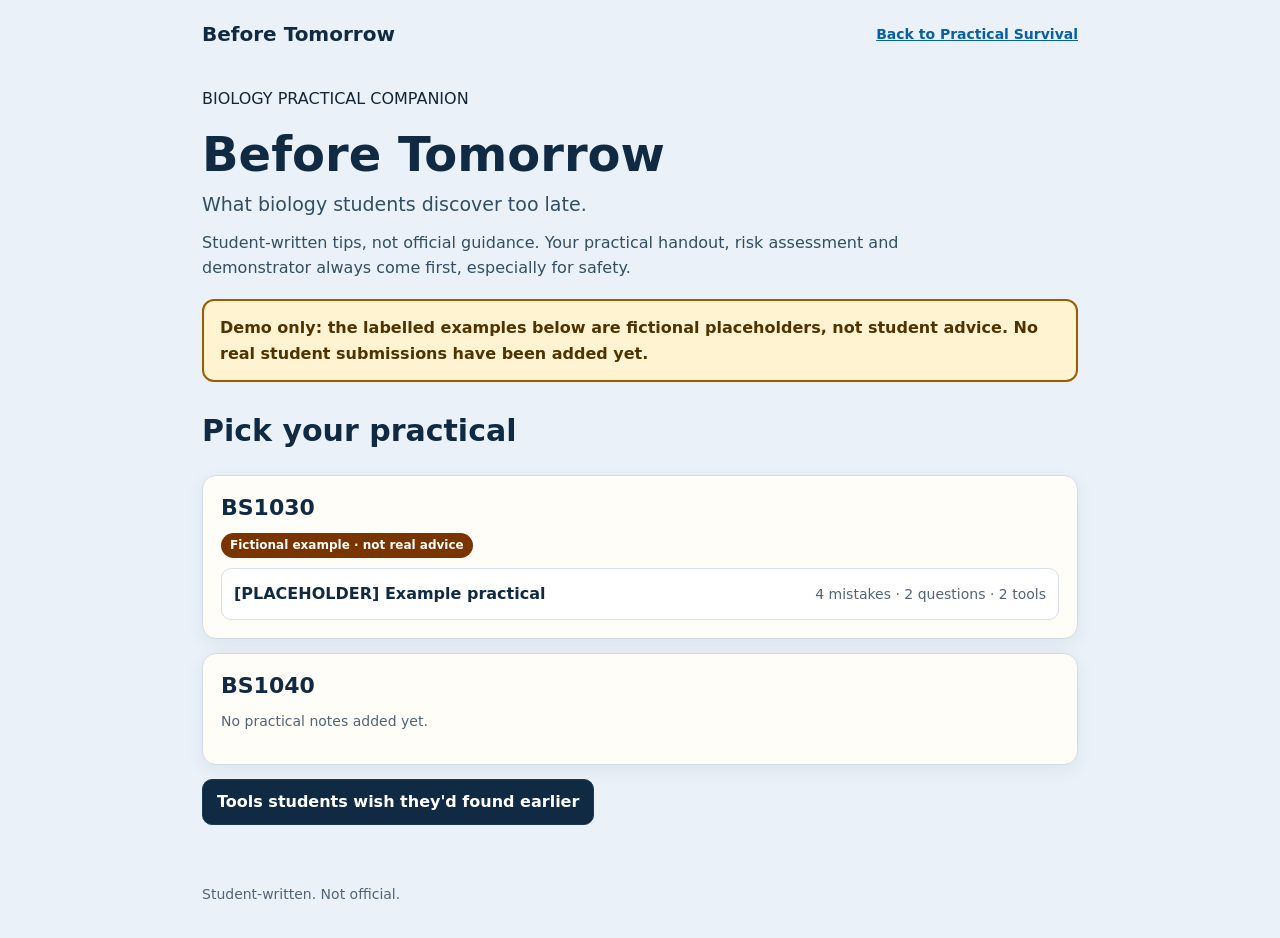
==== before-tomorrow/index.html @ 7d1b15fb "Add Before Tomorrow practical companion Create a responsive companion page for practical tips, quest" ====
<!doctype html>
<html lang="en-GB">
<head>
  <meta charset="utf-8">
  <meta name="viewport" content="width=device-width, initial-scale=1">
  <meta name="description" content="Student-written biology practical preparation tips, questions and useful tools for University of Leicester students.">
  <meta name="theme-color" content="#102a43">
  <title>Before Tomorrow | Biology Practical Companion</title>
  <link rel="stylesheet" href="style.css">
  <script src="entries.js" defer></script>
  <script src="app.js" defer></script>
</head>
<body>
  <header class="site-header">
    <a class="brand" href="index.html">Before Tomorrow</a>
    <a class="back-to-game" href="../">Back to Practical Survival</a>
  </header>
  <main id="app" tabindex="-1"></main>
  <footer id="site-footer" class="site-footer"></footer>
  <div id="live-status" class="visually-hidden" aria-live="polite" aria-atomic="true"></div>
  <noscript><p class="fatal">This page needs JavaScript. Enable it to browse practical notes.</p></noscript>
</body>
</html>
---- before-tomorrow/style.css ----
:root {
  color-scheme: light;
  font: 16px/1.6 system-ui, -apple-system, BlinkMacSystemFont, "Segoe UI", sans-serif;
  color: #142536;
  background: #eaf1f8;
  font-synthesis: none;
  text-rendering: optimizeLegibility;
}

* { box-sizing: border-box; }
body { margin: 0; min-width: 320px; }
a { color: #075fa8; }
a:focus-visible, button:focus-visible, summary:focus-visible {
  outline: 3px solid #c28c00;
  outline-offset: 3px;
}
.site-header {
  display: flex;
  flex-wrap: wrap;
  align-items: center;
  justify-content: space-between;
  gap: 12px;
  max-width: 920px;
  margin: 0 auto;
  padding: 18px 22px;
}
.brand { color: #102a43; font-size: 20px; font-weight: 850; text-decoration: none; }
.back-to-game { font-size: 14px; font-weight: 700; }
main { max-width: 920px; min-height: 60vh; margin: 0 auto; padding: 18px 22px 44px; }
h1, h2, h3, p { margin-top: 0; }
h1 { margin-bottom: 8px; color: #102a43; font-size: clamp(32px, 7vw, 48px); line-height: 1.12; }
h2 { margin-top: 30px; color: #102a43; font-size: clamp(22px, 4vw, 30px); line-height: 1.25; }
h3 { margin-bottom: 12px; color: #102a43; font-size: 19px; }
.subtitle { max-width: 700px; margin-bottom: 10px; color: #334e62; font-size: 19px; }
.disclaimer { max-width: 760px; color: #334e62; }
.banner {
  margin: 18px 0;
  padding: 14px 16px;
  border: 2px solid #9a5d00;
  border-radius: 12px;
  background: #fff3d2;
  color: #503300;
  font-weight: 750;
}
.module-block, .card, .entry, .concept-list li, .debug-panel {
  margin: 14px 0;
  padding: 18px;
  border: 1px solid #d1dce7;
  border-radius: 14px;
  background: #fffdf8;
  box-shadow: 0 5px 18px #102a4310;
}
.module-block h2 { margin: 0 0 10px; font-size: 22px; }
.practical-list, .concept-list { margin: 0; padding: 0; list-style: none; }
.practical-list li { margin-top: 8px; }
.practical-link {
  display: flex;
  flex-wrap: wrap;
  align-items: center;
  justify-content: space-between;
  gap: 4px 14px;
  min-height: 52px;
  padding: 10px 12px;
  border: 1px solid #d8e0e8;
  border-radius: 10px;
  background: #fff;
  text-decoration: none;
}
.practical-link:hover { border-color: #1769aa; background: #f4f9fc; }
.practical-title { color: #102a43; font-weight: 750; }
.counts, .muted { color: #526477; font-size: 14px; }
.ribbon {
  display: inline-block;
  margin-bottom: 10px;
  padding: 3px 9px;
  border-radius: 999px;
  background: #7a3400;
  color: #fff;
  font-size: 12px;
  font-weight: 850;
}
.title-line { display: flex; flex-wrap: wrap; align-items: center; gap: 8px 16px; }
.title-line h1 { margin: 0; }
.chip, .badge {
  display: inline-flex;
  align-items: center;
  min-height: 28px;
  padding: 3px 10px;
  border-radius: 999px;
  background: #e3edf7;
  color: #173b59;
  font-size: 13px;
  font-weight: 750;
}
.jump-links, .filters { display: flex; flex-wrap: wrap; gap: 8px; margin: 18px 0; }
.jump-links a, .filter-button, .button, button, .secondary-link {
  display: inline-flex;
  align-items: center;
  justify-content: center;
  min-height: 42px;
  padding: 9px 14px;
  border: 1px solid #173b59;
  border-radius: 10px;
  background: #102a43;
  color: #fff;
  font: inherit;
  font-weight: 750;
  text-decoration: none;
  cursor: pointer;
}
.jump-links a { min-height: 38px; padding: 6px 11px; }
.filter-button { background: #fff; color: #102a43; }
.filter-button[aria-pressed="true"] { background: #102a43; color: #fff; }
button:hover, .button:hover, .secondary-link:hover, .jump-links a:hover { background: #1d4964; }
.filter-button:hover { background: #e3edf7; color: #102a43; }
.card-row { display: grid; grid-template-columns: minmax(130px, .32fr) 1fr; gap: 8px 14px; padding: 10px 0; border-top: 1px solid #e1e8ef; }
.card-row strong { color: #334e62; }
.card-row span { overflow-wrap: anywhere; }
.prevention { border-left: 4px solid #147d64; padding-left: 12px; background: #f1faf5; }
.entry { display: block; }
.entry summary, #labels summary { cursor: pointer; color: #102a43; font-weight: 800; }
.entry p { margin: 14px 0 8px; }
.card-footer { display: flex; flex-wrap: wrap; align-items: center; gap: 8px; margin-top: 14px; color: #526477; font-size: 13px; }
.stale { margin: 8px 0 0; color: #7a3400; font-weight: 700; }
.ai-note { padding: 10px; border-radius: 8px; background: #fff3d2; color: #503300; }
.concept-list li { margin: 8px 0; }
.concept-list p { margin: 6px 0; }
.share-row { margin: 20px 0; }
#labels { margin: 24px 0; padding: 14px; border: 1px solid #d1dce7; border-radius: 10px; background: #fff; }
.legend-list { padding-left: 22px; }
.status { padding: 12px; border-radius: 9px; background: #fff3d2; color: #503300; }
.site-footer { max-width: 920px; margin: 0 auto; padding: 14px 22px 28px; color: #526477; font-size: 14px; }
.site-footer p { margin-bottom: 5px; }
.debug-panel { border-color: #9a5d00; overflow-wrap: anywhere; }
.debug-panel li { margin: 6px 0; }
.fatal { margin: 22px; padding: 16px; border: 2px solid #8b2424; border-radius: 10px; background: #fff; color: #711b1b; }
.visually-hidden { position: absolute; width: 1px; height: 1px; padding: 0; margin: -1px; overflow: hidden; clip: rect(0, 0, 0, 0); white-space: nowrap; border: 0; }
.hidden { display: none !important; }

@media (max-width: 560px) {
  .site-header { padding: 14px 16px; }
  main { padding: 14px 16px 36px; }
  .module-block, .card, .entry, .concept-list li { padding: 14px; }
  .practical-link { align-items: flex-start; flex-direction: column; }
  .card-row { grid-template-columns: 1fr; gap: 2px; }
  .site-footer { padding: 12px 16px 24px; }
}
@media (prefers-reduced-motion: reduce) {
  *, *::before, *::after { scroll-behavior: auto !important; transition-duration: .01ms !important; animation-duration: .01ms !important; }
}
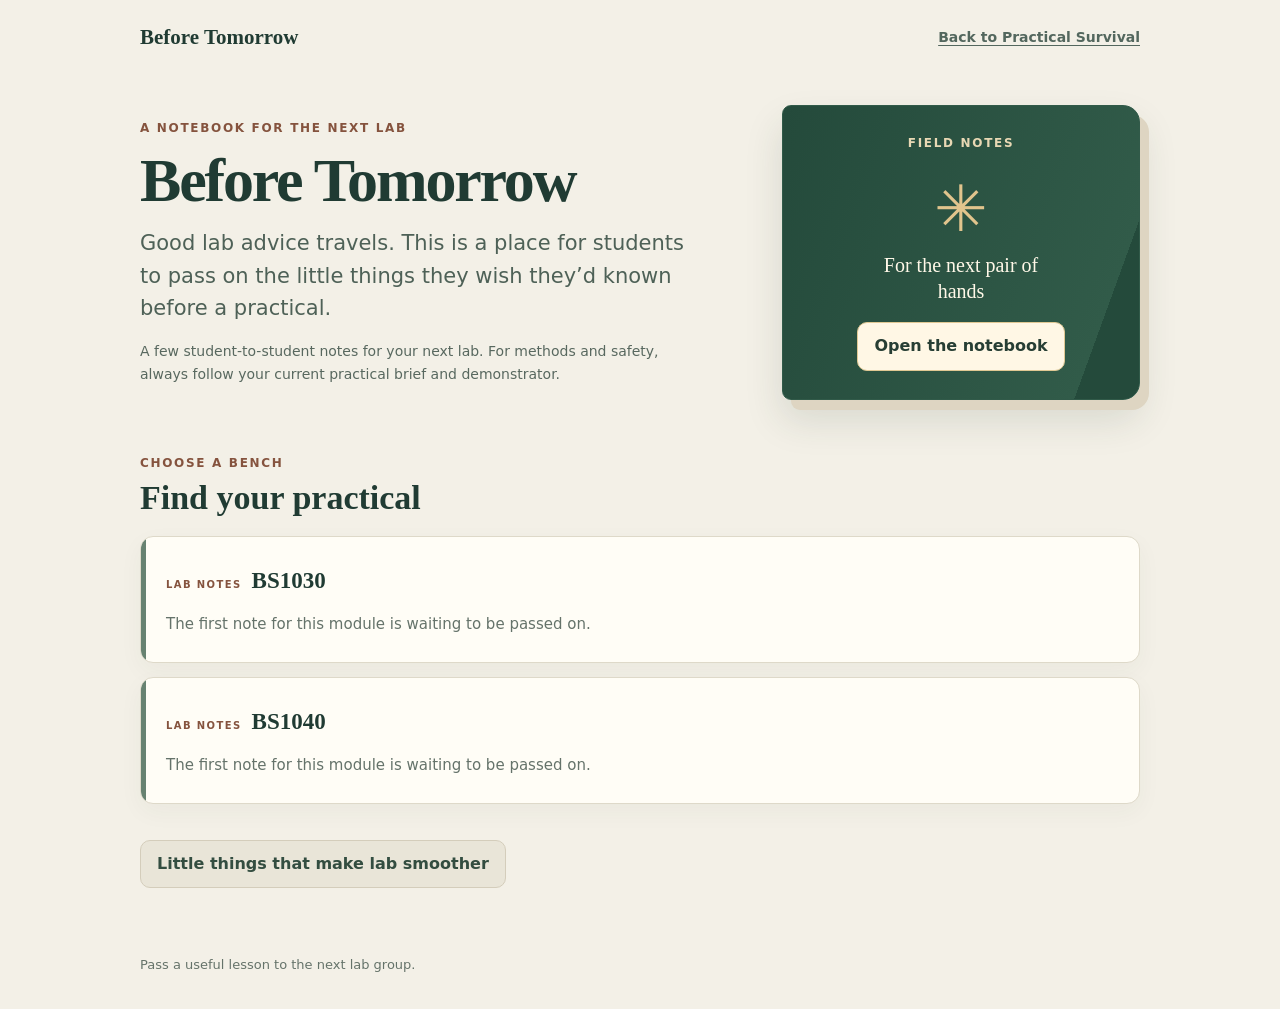
==== commit d2733cd0: "Polish the Before Tomorrow notebook Replace sample filler with clean, empty pages ready for genuine " ====
--- a/before-tomorrow/index.html
+++ b/before-tomorrow/index.html
@@ -3,7 +3,7 @@
 <head>
   <meta charset="utf-8">
   <meta name="viewport" content="width=device-width, initial-scale=1">
-  <meta name="description" content="Student-written biology practical preparation tips, questions and useful tools for University of Leicester students.">
+  <meta name="description" content="A friendly notebook of student-to-student biology practical tips, questions and useful tools.">
   <meta name="theme-color" content="#102a43">
   <title>Before Tomorrow | Biology Practical Companion</title>
   <link rel="stylesheet" href="style.css">
--- a/before-tomorrow/style.css
+++ b/before-tomorrow/style.css
@@ -1,56 +1,134 @@
 :root {
   color-scheme: light;
-  font: 16px/1.6 system-ui, -apple-system, BlinkMacSystemFont, "Segoe UI", sans-serif;
-  color: #142536;
-  background: #eaf1f8;
+  font: 16px/1.65 "Segoe UI", system-ui, -apple-system, BlinkMacSystemFont, sans-serif;
+  color: #26352f;
+  background: #f3f0e7;
   font-synthesis: none;
   text-rendering: optimizeLegibility;
+  --ink: #203b33;
+  --muted: #65736a;
+  --paper: #fffdf6;
+  --line: #ded9c9;
+  --accent: #9b573c;
 }
 
 * { box-sizing: border-box; }
-body { margin: 0; min-width: 320px; }
-a { color: #075fa8; }
+body { min-width: 320px; margin: 0; }
+a { color: #315f52; }
 a:focus-visible, button:focus-visible, summary:focus-visible {
-  outline: 3px solid #c28c00;
+  outline: 3px solid #bd7845;
   outline-offset: 3px;
 }
+.site-header, main, .site-footer { width: min(100% - 40px, 1000px); margin-inline: auto; }
 .site-header {
   display: flex;
   flex-wrap: wrap;
   align-items: center;
   justify-content: space-between;
   gap: 12px;
-  max-width: 920px;
-  margin: 0 auto;
-  padding: 18px 22px;
-}
-.brand { color: #102a43; font-size: 20px; font-weight: 850; text-decoration: none; }
-.back-to-game { font-size: 14px; font-weight: 700; }
-main { max-width: 920px; min-height: 60vh; margin: 0 auto; padding: 18px 22px 44px; }
+  padding: 20px 0;
+}
+.brand { color: var(--ink); font-family: Georgia, serif; font-size: 21px; font-weight: 700; text-decoration: none; }
+.back-to-game { color: #53675e; font-size: 14px; font-weight: 650; text-decoration-thickness: 1px; text-underline-offset: 3px; }
+main { min-height: 60vh; padding: 20px 0 52px; }
 h1, h2, h3, p { margin-top: 0; }
-h1 { margin-bottom: 8px; color: #102a43; font-size: clamp(32px, 7vw, 48px); line-height: 1.12; }
-h2 { margin-top: 30px; color: #102a43; font-size: clamp(22px, 4vw, 30px); line-height: 1.25; }
-h3 { margin-bottom: 12px; color: #102a43; font-size: 19px; }
-.subtitle { max-width: 700px; margin-bottom: 10px; color: #334e62; font-size: 19px; }
-.disclaimer { max-width: 760px; color: #334e62; }
-.banner {
-  margin: 18px 0;
-  padding: 14px 16px;
-  border: 2px solid #9a5d00;
-  border-radius: 12px;
-  background: #fff3d2;
-  color: #503300;
-  font-weight: 750;
-}
-.module-block, .card, .entry, .concept-list li, .debug-panel {
+h1, h2, h3 { color: var(--ink); font-family: Georgia, "Times New Roman", serif; font-weight: 600; }
+h1 { margin-bottom: 14px; font-size: clamp(38px, 7vw, 62px); line-height: 1.04; letter-spacing: -.035em; }
+h2 { margin: 36px 0 14px; font-size: clamp(25px, 4vw, 34px); line-height: 1.2; }
+h3 { margin-bottom: 12px; font-size: 23px; }
+p { max-width: 72ch; }
+.notebook-hero {
+  display: grid;
+  grid-template-columns: minmax(0, 1fr) minmax(220px, .63fr);
+  align-items: center;
+  gap: clamp(28px, 6vw, 74px);
+  margin: 10px 0 54px;
+}
+.notebook-introduction { max-width: 620px; }
+.eyebrow, .module-kicker, .cover-kicker {
+  margin-bottom: 10px;
+  color: #85533e;
+  font-size: 12px;
+  font-weight: 800;
+  letter-spacing: .14em;
+}
+.subtitle { margin-bottom: 15px; color: #4e6157; font-size: clamp(18px, 2.3vw, 21px); line-height: 1.55; }
+.disclaimer { margin: 0; color: #58685f; font-size: 14px; }
+.notebook-cover {
+  display: flex;
+  min-height: 290px;
+  flex-direction: column;
+  align-items: center;
+  justify-content: center;
+  padding: 28px;
+  border: 1px solid #315a49;
+  border-radius: 9px 17px 17px 9px;
+  background: linear-gradient(110deg, #244a3b, #315b49 86%, #244a3b 86%);
+  box-shadow: 9px 10px 0 #ded5c2, 0 20px 38px #293b3022;
+  color: #fff8e8;
+  text-align: center;
+}
+.cover-kicker { color: #e8d8b4; }
+.cover-mark { margin: 15px 0 10px; color: #e1c48d; font-family: Georgia, serif; font-size: 64px; line-height: 1; }
+.cover-caption { max-width: 160px; margin-bottom: 18px; font-family: Georgia, serif; font-size: 20px; line-height: 1.3; }
+.notebook-open, button, .secondary-link {
+  display: inline-flex;
+  min-height: 44px;
+  align-items: center;
+  justify-content: center;
+  padding: 10px 16px;
+  border: 1px solid #31594a;
+  border-radius: 10px;
+  background: #31594a;
+  color: #fffdf6;
+  font: inherit;
+  font-weight: 700;
+  text-align: center;
+  text-decoration: none;
+  cursor: pointer;
+  transition: background-color .15s ease, transform .15s ease;
+}
+.notebook-open { border-color: #e0c893; background: #fff7e5; color: #273e34; }
+button:hover, .secondary-link:hover { background: #244437; }
+.notebook-open:hover { background: #f4e9cf; transform: translateY(-1px); }
+.notebook-dialog {
+  width: min(calc(100% - 32px), 560px);
+  max-height: min(82vh, 720px);
+  padding: clamp(24px, 6vw, 42px);
+  border: 1px solid #d9cfb9;
+  border-radius: 14px;
+  background: var(--paper);
+  box-shadow: 0 28px 90px #14271e44;
+  color: #34453b;
+}
+.notebook-dialog::backdrop { background: #17251fcc; backdrop-filter: blur(3px); }
+.notebook-dialog h2 { margin: 0 0 18px; font-size: clamp(28px, 6vw, 38px); }
+.notebook-dialog p:not(.eyebrow) { margin-bottom: 16px; }
+.dialog-actions { display: flex; justify-content: flex-end; margin-top: 25px; }
+.dialog-actions button { background: var(--ink); }
+.section-heading { margin: 0 0 18px; }
+.section-heading .eyebrow { margin-bottom: 4px; }
+.section-heading h2 { margin: 0; }
+.module-block, .card, .entry, .concept-list li, .empty-page {
   margin: 14px 0;
-  padding: 18px;
-  border: 1px solid #d1dce7;
-  border-radius: 14px;
-  background: #fffdf8;
-  box-shadow: 0 5px 18px #102a4310;
-}
-.module-block h2 { margin: 0 0 10px; font-size: 22px; }
+  padding: clamp(18px, 3vw, 25px);
+  border: 1px solid var(--line);
+  border-radius: 13px;
+  background: var(--paper);
+  box-shadow: 0 8px 24px #3444350b;
+}
+.module-block { position: relative; overflow: hidden; }
+.module-block::before {
+  position: absolute;
+  inset: 0 auto 0 0;
+  width: 5px;
+  background: #678271;
+  content: "";
+}
+.module-heading { display: flex; align-items: baseline; gap: 10px; margin-bottom: 12px; }
+.module-heading h3 { margin: 0; }
+.module-kicker { margin: 0; font-size: 10px; }
+.empty-note { margin: 0; color: var(--muted); font-size: 15px; }
 .practical-list, .concept-list { margin: 0; padding: 0; list-style: none; }
 .practical-list li { margin-top: 8px; }
 .practical-link {
@@ -58,92 +136,97 @@
   flex-wrap: wrap;
   align-items: center;
   justify-content: space-between;
-  gap: 4px 14px;
-  min-height: 52px;
-  padding: 10px 12px;
-  border: 1px solid #d8e0e8;
+  gap: 5px 14px;
+  min-height: 58px;
+  padding: 13px 15px;
+  border: 1px solid #e5decd;
   border-radius: 10px;
   background: #fff;
   text-decoration: none;
-}
-.practical-link:hover { border-color: #1769aa; background: #f4f9fc; }
-.practical-title { color: #102a43; font-weight: 750; }
-.counts, .muted { color: #526477; font-size: 14px; }
-.ribbon {
-  display: inline-block;
-  margin-bottom: 10px;
-  padding: 3px 9px;
-  border-radius: 999px;
-  background: #7a3400;
-  color: #fff;
-  font-size: 12px;
-  font-weight: 850;
-}
-.title-line { display: flex; flex-wrap: wrap; align-items: center; gap: 8px 16px; }
+  transition: border-color .15s ease, background-color .15s ease;
+}
+.practical-link:hover { border-color: #6e917d; background: #f8faf5; }
+.practical-title { color: var(--ink); font-weight: 750; }
+.counts, .muted { color: var(--muted); font-size: 13px; }
+.title-line { display: flex; flex-wrap: wrap; align-items: center; gap: 8px 16px; margin: 20px 0 10px; }
 .title-line h1 { margin: 0; }
 .chip, .badge {
   display: inline-flex;
-  align-items: center;
   min-height: 28px;
+  align-items: center;
   padding: 3px 10px;
   border-radius: 999px;
-  background: #e3edf7;
-  color: #173b59;
+  background: #e7eee5;
+  color: #355246;
   font-size: 13px;
-  font-weight: 750;
-}
-.jump-links, .filters { display: flex; flex-wrap: wrap; gap: 8px; margin: 18px 0; }
-.jump-links a, .filter-button, .button, button, .secondary-link {
+  font-weight: 700;
+}
+.jump-links, .filters { display: flex; flex-wrap: wrap; gap: 8px; margin: 22px 0; }
+.jump-links a, .filter-button, .back-link {
   display: inline-flex;
-  align-items: center;
-  justify-content: center;
-  min-height: 42px;
-  padding: 9px 14px;
-  border: 1px solid #173b59;
-  border-radius: 10px;
-  background: #102a43;
-  color: #fff;
-  font: inherit;
-  font-weight: 750;
+  min-height: 40px;
+  align-items: center;
+  padding: 7px 12px;
+  border: 1px solid #d8d9c9;
+  border-radius: 999px;
+  background: #fffdf6;
+  color: #315f52;
+  font-size: 14px;
+  font-weight: 700;
   text-decoration: none;
-  cursor: pointer;
-}
-.jump-links a { min-height: 38px; padding: 6px 11px; }
-.filter-button { background: #fff; color: #102a43; }
-.filter-button[aria-pressed="true"] { background: #102a43; color: #fff; }
-button:hover, .button:hover, .secondary-link:hover, .jump-links a:hover { background: #1d4964; }
-.filter-button:hover { background: #e3edf7; color: #102a43; }
-.card-row { display: grid; grid-template-columns: minmax(130px, .32fr) 1fr; gap: 8px 14px; padding: 10px 0; border-top: 1px solid #e1e8ef; }
-.card-row strong { color: #334e62; }
+}
+.jump-links a:hover, .filter-button:hover, .back-link:hover { border-color: #75927f; background: #edf2e9; }
+.filter-button[aria-current="page"] { border-color: #31594a; background: #31594a; color: white; }
+.back-link { margin-bottom: 18px; }
+.card { border-left: 4px solid #b67a57; }
+.card-row { display: grid; grid-template-columns: minmax(130px, .32fr) 1fr; gap: 8px 14px; padding: 11px 0; border-top: 1px solid #eee9dc; }
+.card-row strong { color: #526459; }
 .card-row span { overflow-wrap: anywhere; }
-.prevention { border-left: 4px solid #147d64; padding-left: 12px; background: #f1faf5; }
+.prevention { border-left: 4px solid #78927a; padding-left: 12px; background: #f5f8f0; }
 .entry { display: block; }
-.entry summary, #labels summary { cursor: pointer; color: #102a43; font-weight: 800; }
+.entry summary { cursor: pointer; color: var(--ink); font-weight: 750; }
 .entry p { margin: 14px 0 8px; }
-.card-footer { display: flex; flex-wrap: wrap; align-items: center; gap: 8px; margin-top: 14px; color: #526477; font-size: 13px; }
-.stale { margin: 8px 0 0; color: #7a3400; font-weight: 700; }
-.ai-note { padding: 10px; border-radius: 8px; background: #fff3d2; color: #503300; }
+.card-footer { display: flex; flex-wrap: wrap; align-items: center; gap: 8px; margin-top: 14px; color: var(--muted); font-size: 13px; }
+.stale { margin: 8px 0 0; color: #85533e; font-weight: 700; }
+.ai-note { padding: 10px; border-radius: 8px; background: #f4edda; color: #534c37; }
 .concept-list li { margin: 8px 0; }
 .concept-list p { margin: 6px 0; }
-.share-row { margin: 20px 0; }
-#labels { margin: 24px 0; padding: 14px; border: 1px solid #d1dce7; border-radius: 10px; background: #fff; }
-.legend-list { padding-left: 22px; }
-.status { padding: 12px; border-radius: 9px; background: #fff3d2; color: #503300; }
-.site-footer { max-width: 920px; margin: 0 auto; padding: 14px 22px 28px; color: #526477; font-size: 14px; }
+.empty-page {
+  display: grid;
+  justify-items: center;
+  margin: 30px 0;
+  padding: clamp(28px, 7vw, 54px);
+  background: repeating-linear-gradient(transparent 0 39px, #e8e3d6 40px), var(--paper);
+  text-align: center;
+}
+.empty-page h2 { margin: 8px 0; }
+.empty-page p { margin-bottom: 0; color: var(--muted); }
+.empty-mark { color: #a56748; font-family: Georgia, serif; font-size: 32px; }
+.share-row { margin: 24px 0; }
+.secondary-link { width: fit-content; margin-top: 22px; border-color: #d4cdbb; background: #e9e5d8; color: #334d40; }
+.secondary-link:hover { background: #ddd8c9; }
+.status { padding: 12px; border-radius: 9px; background: #f4edda; color: #534c37; }
+.site-footer { padding: 14px 0 28px; color: #65736a; font-size: 13px; }
 .site-footer p { margin-bottom: 5px; }
-.debug-panel { border-color: #9a5d00; overflow-wrap: anywhere; }
+.debug-panel { margin: 30px 0 0; padding: 18px; border: 1px dashed #9b573c; border-radius: 12px; color: #536258; font-size: 13px; overflow-wrap: anywhere; }
+.debug-panel h2 { font-size: 20px; }
 .debug-panel li { margin: 6px 0; }
 .fatal { margin: 22px; padding: 16px; border: 2px solid #8b2424; border-radius: 10px; background: #fff; color: #711b1b; }
 .visually-hidden { position: absolute; width: 1px; height: 1px; padding: 0; margin: -1px; overflow: hidden; clip: rect(0, 0, 0, 0); white-space: nowrap; border: 0; }
 .hidden { display: none !important; }
 
-@media (max-width: 560px) {
-  .site-header { padding: 14px 16px; }
-  main { padding: 14px 16px 36px; }
-  .module-block, .card, .entry, .concept-list li { padding: 14px; }
+@media (max-width: 680px) {
+  .site-header, main, .site-footer { width: min(100% - 32px, 1000px); }
+  .notebook-hero { grid-template-columns: 1fr; gap: 26px; margin-top: 0; }
+  .notebook-cover { min-height: 235px; }
+}
+@media (max-width: 480px) {
+  .site-header { padding: 14px 0; }
+  main { padding: 14px 0 38px; }
+  .notebook-cover { min-height: 215px; }
+  .module-heading { flex-direction: column; align-items: flex-start; gap: 3px; }
   .practical-link { align-items: flex-start; flex-direction: column; }
   .card-row { grid-template-columns: 1fr; gap: 2px; }
-  .site-footer { padding: 12px 16px 24px; }
 }
 @media (prefers-reduced-motion: reduce) {
   *, *::before, *::after { scroll-behavior: auto !important; transition-duration: .01ms !important; animation-duration: .01ms !important; }
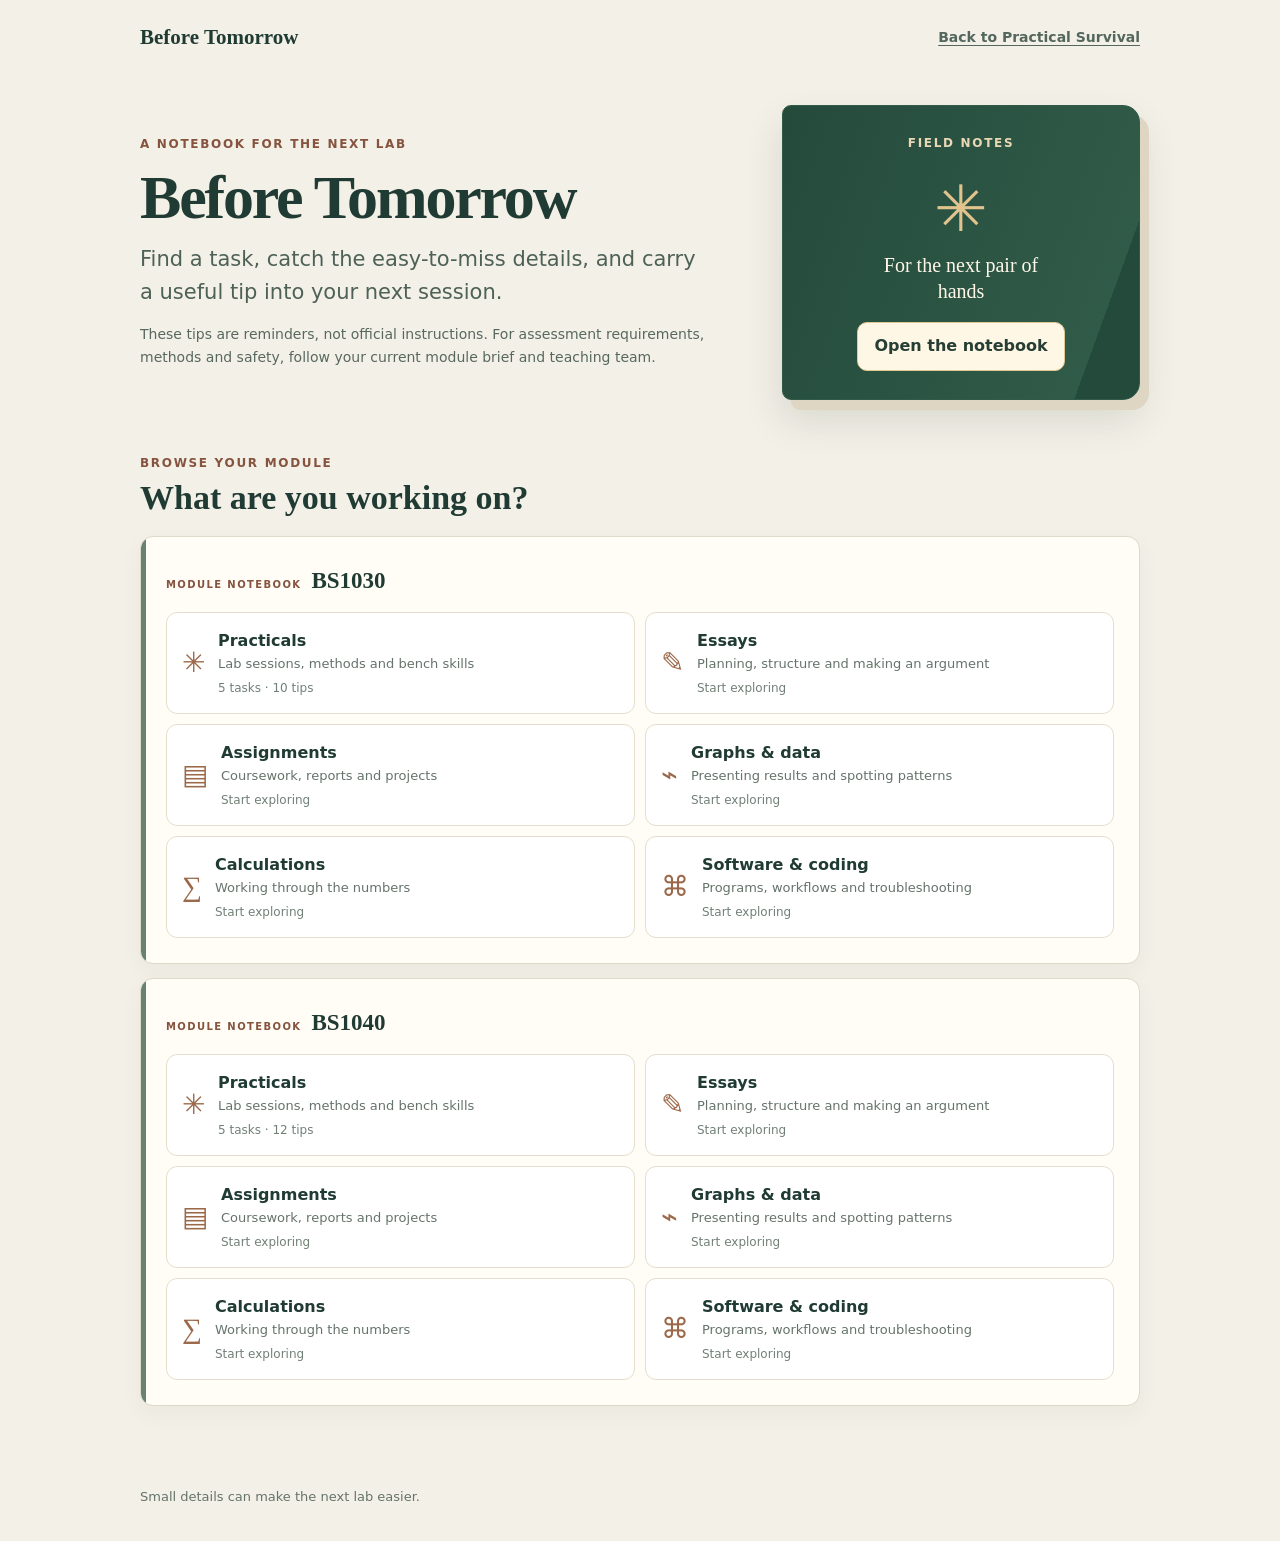
==== commit fc789b13: "Add practical tips to Before Tomorrow Add concise, scenario-based notes across the BS1030 and BS1040" ====
--- a/before-tomorrow/index.html
+++ b/before-tomorrow/index.html
@@ -3,9 +3,9 @@
 <head>
   <meta charset="utf-8">
   <meta name="viewport" content="width=device-width, initial-scale=1">
-  <meta name="description" content="A friendly notebook of student-to-student biology practical tips, questions and useful tools.">
-  <meta name="theme-color" content="#102a43">
-  <title>Before Tomorrow | Biology Practical Companion</title>
+  <meta name="description" content="A curated biology notebook of practical tips for practicals, essays, assignments, graphs, calculations and software.">
+  <meta name="theme-color" content="#203b33">
+  <title>Before Tomorrow | Biology Study Notebook</title>
   <link rel="stylesheet" href="style.css">
   <script src="entries.js" defer></script>
   <script src="app.js" defer></script>
--- a/before-tomorrow/style.css
+++ b/before-tomorrow/style.css
@@ -13,7 +13,7 @@
 }
 
 * { box-sizing: border-box; }
-body { min-width: 320px; margin: 0; }
+body { margin: 0; }
 a { color: #315f52; }
 a:focus-visible, button:focus-visible, summary:focus-visible {
   outline: 3px solid #bd7845;
@@ -129,28 +129,55 @@
 .module-heading h3 { margin: 0; }
 .module-kicker { margin: 0; font-size: 10px; }
 .empty-note { margin: 0; color: var(--muted); font-size: 15px; }
-.practical-list, .concept-list { margin: 0; padding: 0; list-style: none; }
-.practical-list li { margin-top: 8px; }
-.practical-link {
-  display: flex;
-  flex-wrap: wrap;
-  align-items: center;
-  justify-content: space-between;
-  gap: 5px 14px;
-  min-height: 58px;
-  padding: 13px 15px;
+.area-grid, .task-grid { display: grid; grid-template-columns: repeat(2, minmax(0, 1fr)); gap: 10px; }
+.area-card, .task-card {
+  display: grid;
+  min-width: 0;
+  grid-template-columns: auto minmax(0, 1fr);
+  align-items: center;
+  gap: 5px 13px;
+  padding: 15px;
   border: 1px solid #e5decd;
-  border-radius: 10px;
+  border-radius: 11px;
   background: #fff;
+  color: var(--ink);
   text-decoration: none;
-  transition: border-color .15s ease, background-color .15s ease;
-}
-.practical-link:hover { border-color: #6e917d; background: #f8faf5; }
-.practical-title { color: var(--ink); font-weight: 750; }
-.counts, .muted { color: var(--muted); font-size: 13px; }
-.title-line { display: flex; flex-wrap: wrap; align-items: center; gap: 8px 16px; margin: 20px 0 10px; }
-.title-line h1 { margin: 0; }
-.chip, .badge {
+  transition: border-color .15s ease, background-color .15s ease, transform .15s ease;
+}
+.area-card:hover, .task-card:hover { transform: translateY(-1px); border-color: #7e9a83; background: #f8faf5; }
+.area-mark { grid-row: span 2; color: #9b6849; font-family: Georgia, serif; font-size: 28px; }
+.area-card strong, .area-card small { display: block; }
+.area-card strong, .task-card strong { font-size: 16px; }
+.area-card small, .task-description { display: block; color: var(--muted); font-size: 13px; line-height: 1.45; }
+.area-count, .task-count { grid-column: 2; color: #718077; font-size: 12px; }
+.task-grid { margin: 20px 0 30px; }
+.task-card { grid-template-columns: minmax(0, 1fr); gap: 7px; min-height: 142px; align-content: start; }
+.task-kicker, .note-kind { color: #85533e; font-size: 10px; font-weight: 800; letter-spacing: .11em; text-transform: uppercase; }
+.task-card .task-count { grid-column: auto; align-self: end; margin-top: 6px; }
+.breadcrumbs { display: flex; flex-wrap: wrap; align-items: center; gap: 7px; margin-bottom: 20px; color: #65736a; font-size: 13px; }
+.breadcrumbs a { color: #49675a; text-decoration-thickness: 1px; text-underline-offset: 3px; }
+.crumb-divider { color: #9b8a72; }
+.current-crumb { color: #3c5045; font-weight: 650; }
+.search-label { display: block; margin: 22px 0 6px; color: #42564a; font-size: 14px; font-weight: 700; }
+.task-search {
+  width: min(100%, 520px);
+  min-height: 46px;
+  padding: 10px 13px;
+  border: 1px solid #cfc9b9;
+  border-radius: 9px;
+  background: #fffdf6;
+  color: var(--ink);
+  font: inherit;
+}
+.task-search:focus-visible { outline: 3px solid #bd7845; outline-offset: 2px; }
+.task-notes { margin: 28px 0; }
+.task-notes h2 { margin-bottom: 12px; }
+.note-card { border-left-color: #6f9077; }
+.note-body { margin-bottom: 0; white-space: pre-line; }
+.note-kind { display: inline-block; margin-bottom: 8px; }
+.area-card[hidden], .task-card[hidden], [hidden] { display: none !important; }
+.concept-list { margin: 0; padding: 0; list-style: none; }
+.badge {
   display: inline-flex;
   min-height: 28px;
   align-items: center;
@@ -161,23 +188,6 @@
   font-size: 13px;
   font-weight: 700;
 }
-.jump-links, .filters { display: flex; flex-wrap: wrap; gap: 8px; margin: 22px 0; }
-.jump-links a, .filter-button, .back-link {
-  display: inline-flex;
-  min-height: 40px;
-  align-items: center;
-  padding: 7px 12px;
-  border: 1px solid #d8d9c9;
-  border-radius: 999px;
-  background: #fffdf6;
-  color: #315f52;
-  font-size: 14px;
-  font-weight: 700;
-  text-decoration: none;
-}
-.jump-links a:hover, .filter-button:hover, .back-link:hover { border-color: #75927f; background: #edf2e9; }
-.filter-button[aria-current="page"] { border-color: #31594a; background: #31594a; color: white; }
-.back-link { margin-bottom: 18px; }
 .card { border-left: 4px solid #b67a57; }
 .card-row { display: grid; grid-template-columns: minmax(130px, .32fr) 1fr; gap: 8px 14px; padding: 11px 0; border-top: 1px solid #eee9dc; }
 .card-row strong { color: #526459; }
@@ -203,8 +213,6 @@
 .empty-page p { margin-bottom: 0; color: var(--muted); }
 .empty-mark { color: #a56748; font-family: Georgia, serif; font-size: 32px; }
 .share-row { margin: 24px 0; }
-.secondary-link { width: fit-content; margin-top: 22px; border-color: #d4cdbb; background: #e9e5d8; color: #334d40; }
-.secondary-link:hover { background: #ddd8c9; }
 .status { padding: 12px; border-radius: 9px; background: #f4edda; color: #534c37; }
 .site-footer { padding: 14px 0 28px; color: #65736a; font-size: 13px; }
 .site-footer p { margin-bottom: 5px; }
@@ -223,10 +231,14 @@
 @media (max-width: 480px) {
   .site-header { padding: 14px 0; }
   main { padding: 14px 0 38px; }
+  h1 { font-size: clamp(28px, 8vw, 34px); }
   .notebook-cover { min-height: 215px; }
   .module-heading { flex-direction: column; align-items: flex-start; gap: 3px; }
-  .practical-link { align-items: flex-start; flex-direction: column; }
   .card-row { grid-template-columns: 1fr; gap: 2px; }
+  .area-grid, .task-grid { grid-template-columns: 1fr; }
+  .area-card { grid-template-columns: 36px minmax(0, 1fr); }
+  .area-count { grid-column: 2; }
+  .task-card { min-height: 0; }
 }
 @media (prefers-reduced-motion: reduce) {
   *, *::before, *::after { scroll-behavior: auto !important; transition-duration: .01ms !important; animation-duration: .01ms !important; }
